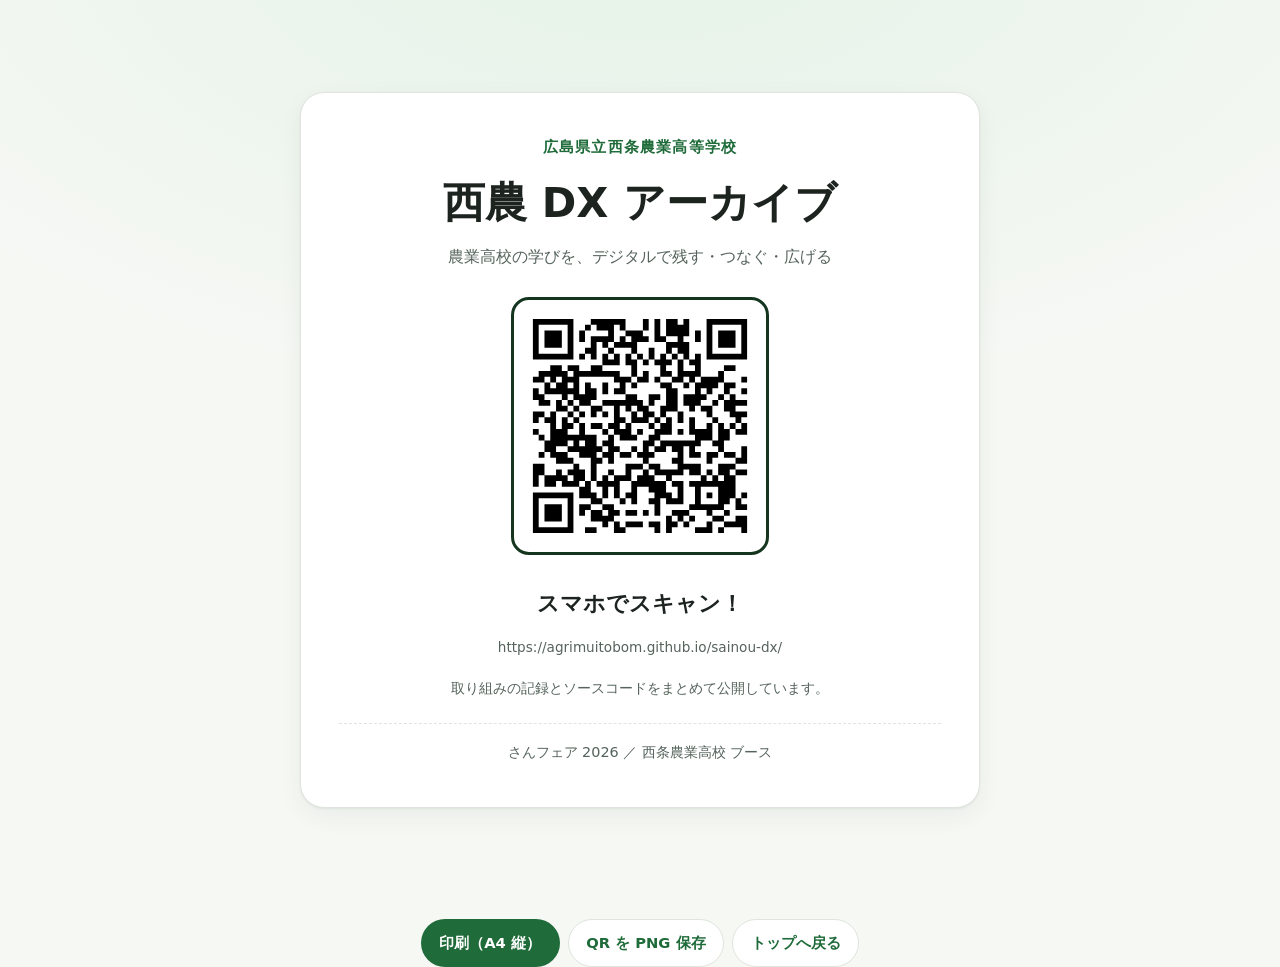
==== qr.html @ 82a156d0 "西農DXアーカイブのサイト初版を追加 さんフェア展示でQRから案内するためのポータル。ビルド不要の静的サイトで、 data/*.js を編集するだけでリンクと実績を追加できる構成にした。  - ind" ====
<!DOCTYPE html>
<html lang="ja">
<head>
<meta charset="utf-8">
<meta name="viewport" content="width=device-width, initial-scale=1">
<title>展示用 QR ポスター | 西農 DX アーカイブ</title>
<link rel="icon" href="data:image/svg+xml,<svg xmlns='http://www.w3.org/2000/svg' viewBox='0 0 100 100'><text y='.9em' font-size='90'>🌱</text></svg>">
<link rel="stylesheet" href="assets/css/style.css">
</head>
<body>

<div class="poster">
  <div class="poster-card">
    <div class="school" data-site="school">広島県立西条農業高等学校</div>
    <h1 data-site="title">西農 DX アーカイブ</h1>
    <p class="tagline" data-site="tagline"></p>

    <div class="qr-box" id="poster-qr"></div>

    <p class="lead" id="poster-lead">スマホでスキャン！</p>
    <p class="url" data-site="url"></p>
    <p class="note" id="poster-note"></p>

    <div class="event">
      <span id="poster-event"></span> ／ <span id="poster-booth"></span>
    </div>
  </div>
</div>

<div class="no-print">
  <button class="btn btn-primary" type="button" onclick="window.print()">印刷（A4 縦）</button>
  <button class="btn btn-ghost" type="button" id="save-png">QR を PNG 保存</button>
  <a class="btn btn-ghost" href="./">トップへ戻る</a>
</div>

<script src="assets/vendor/qrcode.js"></script>
<script src="assets/vendor/qrcode_UTF8.js"></script>
<script src="data/site.js"></script>
<script src="assets/js/qr.js"></script>
<script>
(function () {
  var SITE = window.SITE || {};
  var ex = SITE.exhibition || {};
  var url = SITE.url || location.href.replace(/qr\.html$/, "");

  function set(sel, value) {
    document.querySelectorAll(sel).forEach(function (n) { if (value) n.textContent = value; });
  }
  set("[data-site='school']", SITE.school);
  set("[data-site='title']", SITE.title);
  set("[data-site='tagline']", SITE.tagline);
  set("[data-site='url']", url);
  set("#poster-lead", ex.lead);
  set("#poster-note", ex.note);
  set("#poster-event", ex.event);
  set("#poster-booth", ex.booth);

  /* 展示では遠くからでも読めるよう、誤り訂正レベルを高め（H）にしています */
  window.QR.renderInto(document.getElementById("poster-qr"), url, {
    cellSize: 8, margin: 4, level: "H", label: SITE.title,
  });

  document.getElementById("save-png").addEventListener("click", function () {
    window.QR.downloadPng(url, "sainou-dx-qr.png", 2048);
  });
})();
</script>
</body>
</html>
---- assets/css/style.css ----
/* 西農 DX アーカイブ  ---------------------------------------------- */

:root {
  --green-900: #14361f;
  --green-700: #1f6b3a;
  --green-500: #2f9e56;
  --green-100: #e4f2e7;
  --soil: #8a6a4f;
  --gold: #e0a325;
  --ink: #1d2420;
  --ink-soft: #55635b;
  --line: #dfe5de;
  --bg: #f6f8f4;
  --card: #ffffff;
  --radius: 14px;
  --shadow: 0 1px 2px rgba(20, 54, 31, .06), 0 8px 24px rgba(20, 54, 31, .06);
  --font: "Hiragino Kaku Gothic ProN", "Hiragino Sans", "Noto Sans JP",
          "Yu Gothic Medium", "Meiryo", system-ui, sans-serif;
}

* { box-sizing: border-box; }

html { scroll-behavior: smooth; }

body {
  margin: 0;
  font-family: var(--font);
  color: var(--ink);
  background: var(--bg);
  line-height: 1.75;
  -webkit-font-smoothing: antialiased;
}

a { color: var(--green-700); }

.wrap { width: min(1080px, calc(100% - 2.5rem)); margin-inline: auto; }

/* --- ヘッダー ---------------------------------------------------- */
.site-header {
  position: sticky; top: 0; z-index: 30;
  background: rgba(246, 248, 244, .92);
  backdrop-filter: blur(8px);
  border-bottom: 1px solid var(--line);
}
.site-header .wrap {
  display: flex; align-items: center; gap: 1rem;
  min-height: 60px;
}
.brand { display: flex; align-items: center; gap: .55rem; font-weight: 700; text-decoration: none; color: var(--ink); }
.brand .mark {
  width: 30px; height: 30px; border-radius: 9px; display: grid; place-items: center;
  background: var(--green-700); color: #fff; font-size: 1rem;
}
.brand small { display: block; font-weight: 500; font-size: .7rem; color: var(--ink-soft); line-height: 1.2; }
.header-nav { margin-left: auto; display: flex; align-items: center; gap: .35rem; }
.header-nav a {
  padding: .4rem .7rem; border-radius: 999px; text-decoration: none;
  color: var(--ink-soft); font-size: .87rem; font-weight: 600;
}
.header-nav a:hover { background: var(--green-100); color: var(--green-700); }
.header-nav a.primary { background: var(--green-700); color: #fff; }
.header-nav a.primary:hover { background: var(--green-900); color: #fff; }

/* --- ヒーロー ---------------------------------------------------- */
.hero {
  background:
    radial-gradient(1200px 400px at 15% -20%, rgba(47,158,86,.20), transparent 60%),
    linear-gradient(180deg, #fff, var(--bg));
  border-bottom: 1px solid var(--line);
  padding: 3.2rem 0 2.4rem;
}
.hero-grid { display: grid; grid-template-columns: minmax(0,1.6fr) minmax(0,1fr); gap: 2.2rem; align-items: center; }
.eyebrow {
  display: inline-flex; align-items: center; gap: .4rem;
  background: var(--green-100); color: var(--green-700);
  font-size: .78rem; font-weight: 700; letter-spacing: .04em;
  padding: .3rem .75rem; border-radius: 999px;
}
.hero h1 { font-size: clamp(1.9rem, 4.6vw, 2.9rem); line-height: 1.25; margin: .9rem 0 .5rem; letter-spacing: .01em; }
.hero .lead { color: var(--ink-soft); margin: 0 0 1.4rem; max-width: 40em; }
.hero-actions { display: flex; flex-wrap: wrap; gap: .6rem; }
.btn {
  display: inline-flex; align-items: center; gap: .45rem;
  padding: .62rem 1.1rem; border-radius: 999px; border: 1px solid transparent;
  font: inherit; font-weight: 700; font-size: .92rem; text-decoration: none; cursor: pointer;
}
.btn-primary { background: var(--green-700); color: #fff; }
.btn-primary:hover { background: var(--green-900); }
.btn-ghost { background: #fff; color: var(--green-700); border-color: var(--line); }
.btn-ghost:hover { border-color: var(--green-500); }

.hero-qr {
  background: var(--card); border: 1px solid var(--line); border-radius: var(--radius);
  box-shadow: var(--shadow); padding: 1.1rem; text-align: center;
}
.hero-qr .qr-box { display: grid; place-items: center; }
.hero-qr .qr-box svg, .qr-box svg { width: 100%; height: auto; max-width: 220px; display: block; }
.hero-qr p { margin: .7rem 0 0; font-size: .78rem; color: var(--ink-soft); word-break: break-all; }

.stats { display: grid; grid-template-columns: repeat(auto-fit, minmax(150px, 1fr)); gap: .8rem; margin-top: 2.2rem; }
.stat { background: var(--card); border: 1px solid var(--line); border-radius: var(--radius); padding: .9rem 1rem; }
.stat b { display: block; font-size: 1.45rem; color: var(--green-700); letter-spacing: .01em; }
.stat span { font-size: .8rem; color: var(--ink-soft); }

/* --- セクション -------------------------------------------------- */
section { padding: 3rem 0; }
.section-head { margin-bottom: 1.4rem; }
.section-head h2 { font-size: 1.5rem; margin: 0 0 .3rem; display: flex; align-items: center; gap: .5rem; }
.section-head h2::before { content: ""; width: 6px; height: 1.2em; border-radius: 3px; background: var(--green-500); }
.section-head p { margin: 0; color: var(--ink-soft); font-size: .92rem; }

/* --- 検索・フィルタ ---------------------------------------------- */
.toolbar { display: flex; flex-wrap: wrap; gap: .6rem; align-items: center; margin-bottom: 1.2rem; }
.search {
  flex: 1 1 240px; display: flex; align-items: center; gap: .5rem;
  background: #fff; border: 1px solid var(--line); border-radius: 999px; padding: .45rem .95rem;
}
.search input { border: 0; outline: 0; font: inherit; flex: 1; background: transparent; min-width: 0; }
.chips { display: flex; flex-wrap: wrap; gap: .4rem; }
.chip {
  border: 1px solid var(--line); background: #fff; color: var(--ink-soft);
  border-radius: 999px; padding: .35rem .85rem; font: inherit; font-size: .85rem; font-weight: 600; cursor: pointer;
}
.chip:hover { border-color: var(--green-500); color: var(--green-700); }
.chip[aria-pressed="true"] { background: var(--green-700); border-color: var(--green-700); color: #fff; }

/* --- カード ------------------------------------------------------ */
.cards { display: grid; grid-template-columns: repeat(auto-fill, minmax(280px, 1fr)); gap: 1rem; }
.card {
  position: relative; display: flex; flex-direction: column;
  background: var(--card); border: 1px solid var(--line); border-radius: var(--radius);
  padding: 1.1rem 1.1rem 1rem; box-shadow: var(--shadow);
  transition: transform .15s ease, border-color .15s ease;
}
.card:hover { transform: translateY(-2px); border-color: var(--green-500); }
.card-top { display: flex; align-items: center; gap: .5rem; margin-bottom: .5rem; }
.kind {
  display: inline-flex; align-items: center; gap: .3rem;
  font-size: .72rem; font-weight: 700; color: var(--green-700);
  background: var(--green-100); border-radius: 999px; padding: .18rem .6rem;
}
.year { margin-left: auto; font-size: .75rem; color: var(--ink-soft); }
.card h3 { margin: 0 0 .4rem; font-size: 1.03rem; line-height: 1.45; }
.card h3 a { text-decoration: none; color: var(--ink); }
.card h3 a:hover { color: var(--green-700); text-decoration: underline; }
.card p { margin: 0 0 .8rem; font-size: .87rem; color: var(--ink-soft); }
.tags { display: flex; flex-wrap: wrap; gap: .3rem; margin-bottom: .9rem; }
.tag { font-size: .72rem; color: var(--ink-soft); background: #f1f4ef; border-radius: 6px; padding: .12rem .45rem; }
.card-actions { margin-top: auto; display: flex; gap: .45rem; }
.mini {
  border: 1px solid var(--line); background: #fff; color: var(--ink-soft);
  border-radius: 8px; padding: .32rem .7rem; font: inherit; font-size: .8rem; font-weight: 600;
  cursor: pointer; text-decoration: none; display: inline-flex; align-items: center; gap: .3rem;
}
.mini:hover { border-color: var(--green-500); color: var(--green-700); }
.badge-sample {
  position: absolute; top: -9px; right: 12px;
  background: var(--gold); color: #3a2a00; font-size: .68rem; font-weight: 700;
  padding: .1rem .5rem; border-radius: 999px;
}
.empty { color: var(--ink-soft); background: #fff; border: 1px dashed var(--line); border-radius: var(--radius); padding: 2rem; text-align: center; }

/* --- 年表 -------------------------------------------------------- */
.timeline { position: relative; margin: 0; padding: 0 0 0 1.6rem; list-style: none; }
.timeline::before { content: ""; position: absolute; left: 5px; top: .5rem; bottom: .5rem; width: 2px; background: var(--line); }
.timeline li { position: relative; padding-bottom: 1.6rem; }
.timeline li::before {
  content: ""; position: absolute; left: -1.6rem; top: .55rem;
  width: 12px; height: 12px; border-radius: 50%; background: var(--green-500); border: 2px solid var(--bg);
}
.timeline .date { font-size: .8rem; font-weight: 700; color: var(--green-700); }
.timeline h3 { margin: .1rem 0 .3rem; font-size: 1.05rem; }
.timeline p { margin: 0 0 .5rem; color: var(--ink-soft); font-size: .9rem; }
.timeline .links { display: flex; flex-wrap: wrap; gap: .5rem; font-size: .82rem; }

/* --- 追加方法の案内 ---------------------------------------------- */
.howto { background: var(--green-900); color: #e8f1e9; border-radius: var(--radius); padding: 1.6rem 1.5rem; }
.howto h2 { margin: 0 0 .6rem; font-size: 1.2rem; color: #fff; }
.howto ol { margin: 0 0 .9rem; padding-left: 1.2rem; font-size: .9rem; }
.howto code { background: rgba(255,255,255,.14); padding: .1rem .4rem; border-radius: 5px; font-size: .85em; }
.howto a { color: #a9e3bd; }

/* --- モーダル（QR） ---------------------------------------------- */
.modal[hidden] { display: none !important; }
.modal {
  position: fixed; inset: 0; z-index: 60; display: grid; place-items: center;
  background: rgba(20, 36, 26, .55); padding: 1.2rem;
}
.modal-panel {
  background: #fff; border-radius: 18px; padding: 1.6rem; width: min(380px, 100%);
  text-align: center; box-shadow: 0 20px 60px rgba(0,0,0,.25);
}
.modal-panel h3 { margin: 0 0 .2rem; font-size: 1.05rem; }
.modal-panel .url { font-size: .76rem; color: var(--ink-soft); word-break: break-all; margin: .5rem 0 1rem; }
.modal-panel .qr-box { padding: .8rem; background: #fff; border: 1px solid var(--line); border-radius: 12px; }
.modal-actions { display: flex; gap: .5rem; justify-content: center; margin-top: 1rem; flex-wrap: wrap; }

/* --- フッター ---------------------------------------------------- */
.site-footer { border-top: 1px solid var(--line); padding: 2rem 0 3rem; color: var(--ink-soft); font-size: .85rem; }
.site-footer .wrap { display: flex; flex-wrap: wrap; gap: .6rem 1.2rem; align-items: center; }
.site-footer .spacer { margin-left: auto; }

/* --- QR ポスター（qr.html） -------------------------------------- */
.poster {
  min-height: 100vh; display: grid; place-items: center; padding: 2rem 1rem;
  background: radial-gradient(900px 500px at 50% -10%, var(--green-100), var(--bg));
}
.poster-card {
  background: #fff; border: 1px solid var(--line); border-radius: 24px;
  box-shadow: var(--shadow); padding: 2.6rem 2.4rem; text-align: center;
  width: min(680px, 100%);
}
.poster-card .school { font-size: .95rem; font-weight: 700; color: var(--green-700); letter-spacing: .08em; }
.poster-card h1 { font-size: clamp(1.8rem, 5vw, 2.6rem); margin: .4rem 0 .2rem; }
.poster-card .tagline { color: var(--ink-soft); margin: 0 0 1.6rem; }
.poster-card .qr-box { display: inline-block; padding: 1rem; border: 3px solid var(--green-900); border-radius: 18px; }
.poster-card .qr-box svg { width: min(340px, 68vw); height: auto; display: block; }
.poster-card .lead { font-size: 1.35rem; font-weight: 700; margin: 1.3rem 0 .2rem; }
.poster-card .url { font-size: .85rem; color: var(--ink-soft); word-break: break-all; }
.poster-card .note { margin-top: 1rem; color: var(--ink-soft); font-size: .9rem; }
.poster-card .event { margin-top: 1.4rem; padding-top: 1rem; border-top: 1px dashed var(--line); font-size: .9rem; color: var(--ink-soft); }
.no-print { margin-top: 1.2rem; display: flex; gap: .5rem; justify-content: center; flex-wrap: wrap; }

@media print {
  @page { size: A4 portrait; margin: 12mm; }
  body { background: #fff; }
  .poster { min-height: auto; padding: 0; background: #fff; }
  .poster-card { border: none; box-shadow: none; padding: 0; width: 100%; }
  .no-print, .site-header, .site-footer { display: none !important; }
}

@media (max-width: 780px) {
  .hero-grid { grid-template-columns: 1fr; }
  .hero-qr { order: -1; max-width: 300px; }
  .header-nav a:not(.primary) { display: none; }
}
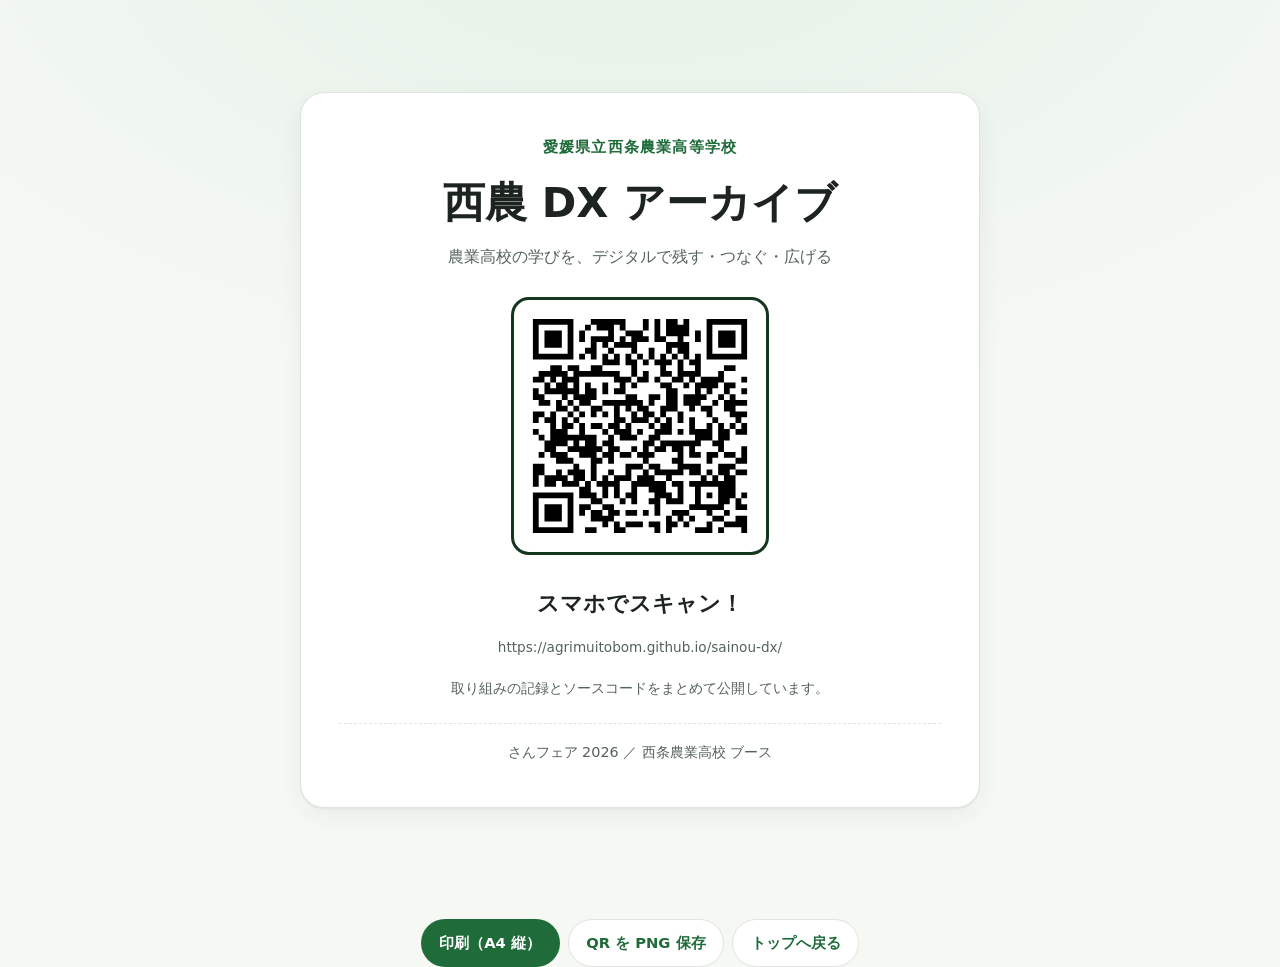
==== commit df51021e: "学校名を愛媛県立に修正し、公式サイトへのリンクを追加 校名を「広島県立」と誤って記載していたため、全ファイルを愛媛県立に修正。 あわせて学校公式サイトへのリンクを、トップページのヒーロー部（ボタン）と" ====
--- a/qr.html
+++ b/qr.html
@@ -11,7 +11,7 @@
 
 <div class="poster">
   <div class="poster-card">
-    <div class="school" data-site="school">広島県立西条農業高等学校</div>
+    <div class="school" data-site="school">愛媛県立西条農業高等学校</div>
     <h1 data-site="title">西農 DX アーカイブ</h1>
     <p class="tagline" data-site="tagline"></p>
 
--- a/assets/css/style.css
+++ b/assets/css/style.css
@@ -173,13 +173,6 @@
 .timeline p { margin: 0 0 .5rem; color: var(--ink-soft); font-size: .9rem; }
 .timeline .links { display: flex; flex-wrap: wrap; gap: .5rem; font-size: .82rem; }
 
-/* --- 追加方法の案内 ---------------------------------------------- */
-.howto { background: var(--green-900); color: #e8f1e9; border-radius: var(--radius); padding: 1.6rem 1.5rem; }
-.howto h2 { margin: 0 0 .6rem; font-size: 1.2rem; color: #fff; }
-.howto ol { margin: 0 0 .9rem; padding-left: 1.2rem; font-size: .9rem; }
-.howto code { background: rgba(255,255,255,.14); padding: .1rem .4rem; border-radius: 5px; font-size: .85em; }
-.howto a { color: #a9e3bd; }
-
 /* --- モーダル（QR） ---------------------------------------------- */
 .modal[hidden] { display: none !important; }
 .modal {
